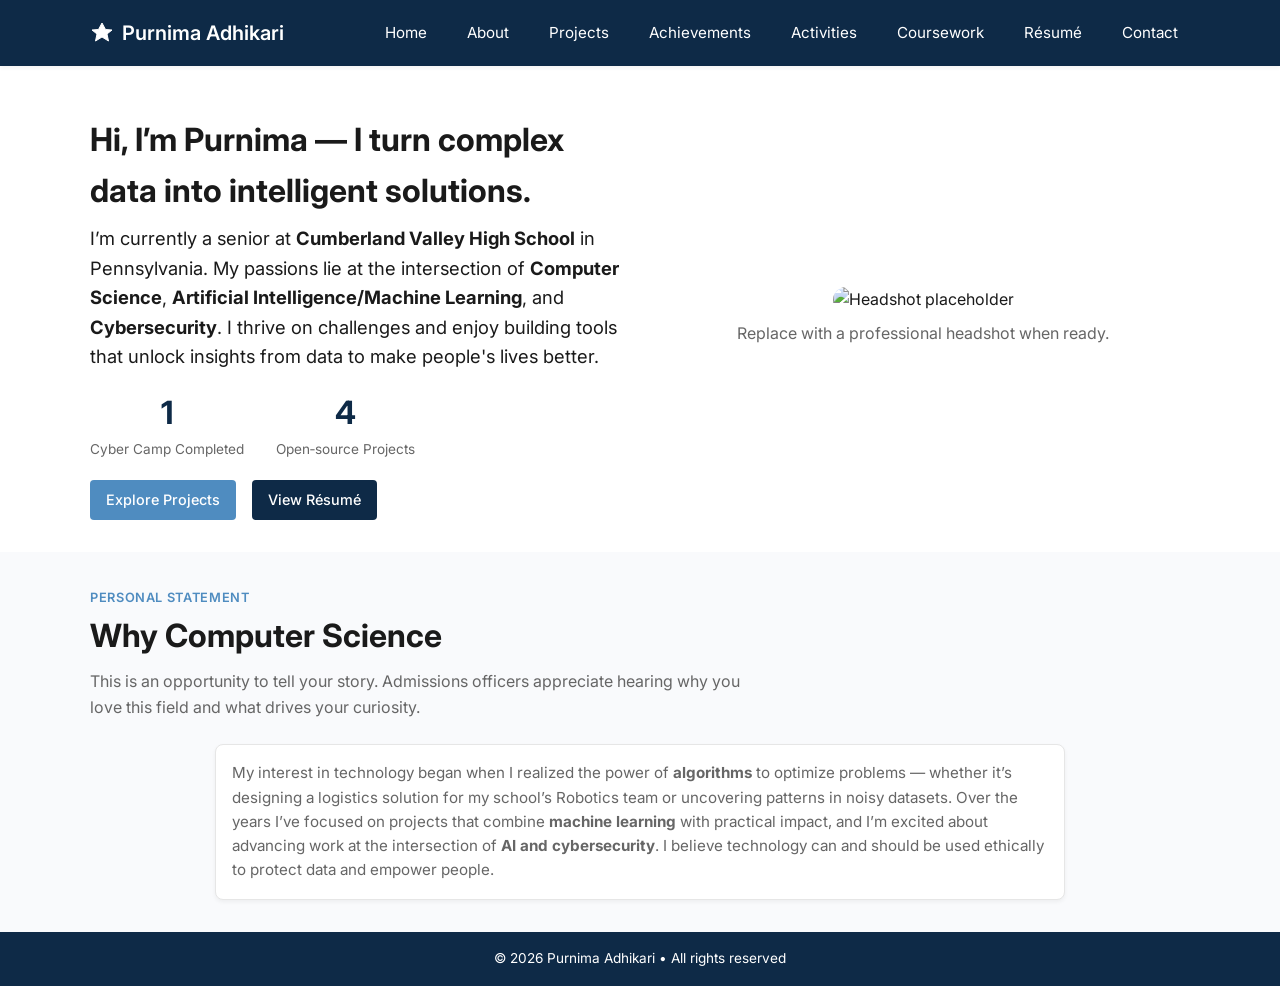
==== about.html @ f98e54d2 "initialized portfolio" ====
<!DOCTYPE html>
<html lang="en">
<head>
  <meta charset="utf-8" />
  <meta name="viewport" content="width=device-width, initial-scale=1" />
  <title>About • Purnima Adhikari</title>
  <link rel="preconnect" href="https://fonts.googleapis.com">
  <link rel="preconnect" href="https://fonts.gstatic.com" crossorigin>
  <link href="https://fonts.googleapis.com/css2?family=Inter:wght@300;400;600;700&display=swap" rel="stylesheet">
  <link rel="stylesheet" href="assets/css/style.css" />
  <script defer src="assets/js/main.js"></script>
  <meta name="description" content="Learn more about Purnima Adhikari — a high school senior passionate about computer science, AI and cybersecurity." />
</head>
<body>
  <a class="skip-link" href="#main" style="position:absolute;left:-10000px;top:auto;width:1px;height:1px;overflow:hidden;">Skip to content</a>
  <header>
    <div class="container">
      <nav class="navbar" aria-label="Main navigation">
        <a class="brand" href="index.html">
          <svg viewBox="0 0 24 24" fill="none" aria-hidden="true">
            <path d="M12 2l3.5 6.5L22 9l-5 4 1.5 7L12 16l-6.5 4L7 13 2 9l6.5-.5L12 2z" stroke="currentColor" />
          </svg>
          <span>Purnima Adhikari</span>
        </a>
        <div class="nav-links">
          <a href="index.html">Home</a>
          <a href="about.html">About</a>
          <a href="projects.html">Projects</a>
          <a href="achievements.html">Achievements</a>
          <a href="activities.html">Activities</a>
          <a href="coursework.html">Coursework</a>
          <a href="resume.html">Résumé</a>
          <a href="contact.html">Contact</a>
        </div>
        <div class="hamburger" aria-label="Open navigation menu" role="button" tabindex="0">
          <span></span><span></span><span></span>
        </div>
        <div class="mobile-menu" aria-label="Mobile menu">
          <a href="index.html">Home</a>
          <a href="about.html">About</a>
          <a href="projects.html">Projects</a>
          <a href="achievements.html">Achievements</a>
          <a href="activities.html">Activities</a>
          <a href="coursework.html">Coursework</a>
          <a href="resume.html">Résumé</a>
          <a href="contact.html">Contact</a>
        </div>
      </nav>
    </div>
  </header>

  <main id="main">
    <!-- Introduction section -->
    <section style="padding-top:3rem;">
      <div class="container grid grid-2" style="align-items:center; gap:2rem;">
        <div>
          <h1 class="title" style="font-size:2rem;">Hi, I’m Purnima — I turn complex data into intelligent solutions.</h1>
          <p class="desc" style="font-size:1.15rem;margin-top:0.5rem;max-width:600px;">
            I’m currently a senior at <strong>Cumberland Valley High School</strong> in Pennsylvania. My passions lie at the
            intersection of <strong>Computer Science</strong>, <strong>Artificial Intelligence/Machine Learning</strong>, and
            <strong>Cybersecurity</strong>. I thrive on challenges and enjoy building tools that unlock insights from
            data to make people's lives better.
          </p>
          <div class="kpis" style="margin-top:1rem; gap:2rem;">
            <div class="kpi">
              <b>1</b><span>Cyber Camp Completed</span>
            </div>
            <div class="kpi">
              <b>4</b><span>Open‑source Projects</span>
            </div>
          </div>
          <div style="margin-top:1.2rem; display:flex; gap:1rem; flex-wrap:wrap;">
            <a href="projects.html" class="btn">Explore Projects</a>
            <a href="resume.html" class="btn" style="background-color:var(--primary);">View Résumé</a>
          </div>
        </div>
        <div style="text-align:center;">
          <!-- Placeholder for headshot. Replace src with your own image -->
          <img src="https://avatars.githubusercontent.com/u/9919?s=200&v=4" alt="Headshot placeholder" style="width:100%;max-width:350px;border-radius:18px;object-fit:cover;" />
          <p class="desc" style="margin-top:0.5rem;color:var(--muted);">Replace with a professional headshot when ready.</p>
        </div>
      </div>
    </section>

    <!-- Personal statement section -->
    <section style="background-color:#f9fafc;">
      <div class="container">
        <div class="section-header">
          <span class="kicker">Personal Statement</span>
          <h2 class="title">Why Computer Science</h2>
          <p class="desc">This is an opportunity to tell your story. Admissions officers appreciate hearing why you love this field and what drives your curiosity.</p>
        </div>
        <div class="card" style="max-width:850px;margin:0 auto;">
          <p>
            My interest in technology began when I realized the power of <strong>algorithms</strong> to optimize problems — whether it’s
            designing a logistics solution for my school’s Robotics team or uncovering patterns in noisy datasets. Over the years
            I’ve focused on projects that combine <strong>machine learning</strong> with practical impact, and I’m excited about
            advancing work at the intersection of <strong>AI and cybersecurity</strong>. I believe technology can and should be used
            ethically to protect data and empower people.
          </p>
        </div>
      </div>
    </section>
  </main>

  <footer>
    © <span id="year"></span> Purnima Adhikari • All rights reserved
  </footer>
  <script>
    document.getElementById('year').textContent = new Date().getFullYear();
  </script>
</body>
</html>
---- assets/css/style.css ----
/*
 * Portfolio Website Stylesheet
 *
 * This file defines a modern, responsive theme for your portfolio website. It uses
 * CSS variables for colors so you can easily adjust the palette in one place.
 * The layout is built with flexbox and CSS grid for adaptability across devices,
 * and includes styles for the header navigation, responsive mobile menu,
 * sections, cards, buttons and a simple grid system. Feel free to tweak
 * properties such as padding, colors and font sizes to suit your own taste.
 */

:root {
  /* Primary brand colour used for the header and accents */
  --primary: #0e2a47;
  /* Accent colour used for links and highlights */
  --accent: #4f8cc0;
  /* Base text colour */
  --text: #1a1a1a;
  /* Muted text colour for secondary information */
  --muted: #666666;
  /* Background colour for the page */
  --bg: #ffffff;
}

/* Global resets */
* {
  box-sizing: border-box;
  margin: 0;
  padding: 0;
}

body {
  font-family: 'Inter', sans-serif;
  background-color: var(--bg);
  color: var(--text);
  line-height: 1.6;
}

a {
  color: var(--accent);
  text-decoration: none;
}

a:hover {
  text-decoration: underline;
}

/* Header and navigation */
header {
  background-color: var(--primary);
  color: #ffffff;
  position: sticky;
  top: 0;
  width: 100%;
  z-index: 1000;
  box-shadow: 0 2px 4px rgba(0, 0, 0, 0.05);
}

.container {
  width: 90%;
  max-width: 1100px;
  margin: 0 auto;
}

.navbar {
  display: flex;
  align-items: center;
  justify-content: space-between;
  padding: 0.8rem 0;
}

.brand {
  font-size: 1.25rem;
  font-weight: 600;
  display: flex;
  align-items: center;
  gap: 0.5rem;
  color: #ffffff;
}

.brand svg {
  height: 24px;
  width: 24px;
  fill: currentColor;
}

.nav-links {
  display: flex;
  align-items: center;
  gap: 1rem;
}

.nav-links a {
  color: #ffffff;
  padding: 0.5rem 0.75rem;
  border-radius: 4px;
  font-size: 0.95rem;
  transition: background-color 0.2s ease;
}

.nav-links a:hover {
  background-color: rgba(255, 255, 255, 0.15);
}

/* Hamburger for mobile */
.hamburger {
  display: none;
  flex-direction: column;
  gap: 0.3rem;
  cursor: pointer;
}

.hamburger span {
  width: 25px;
  height: 3px;
  background-color: #ffffff;
  border-radius: 2px;
}

/* Mobile menu */
.mobile-menu {
  display: none;
  flex-direction: column;
  background-color: var(--primary);
  position: absolute;
  top: 100%;
  left: 0;
  width: 100%;
  box-shadow: 0 2px 4px rgba(0, 0, 0, 0.1);
}

.mobile-menu.show {
  display: flex;
}

.mobile-menu a {
  color: #ffffff;
  padding: 0.75rem 1rem;
  border-top: 1px solid rgba(255, 255, 255, 0.2);
  font-size: 0.95rem;
}

.mobile-menu a:hover {
  background-color: rgba(255, 255, 255, 0.15);
}

/* Section styling */
section {
  padding: 2rem 0;
}

.section-header {
  margin-bottom: 1.5rem;
}

.section-header .kicker {
  font-size: 0.8rem;
  font-weight: 600;
  color: var(--accent);
  text-transform: uppercase;
  letter-spacing: 0.05em;
  margin-bottom: 0.25rem;
}

.section-header .title {
  font-size: 2rem;
  font-weight: 700;
  margin-bottom: 0.5rem;
}

.section-header .desc {
  font-size: 1rem;
  color: var(--muted);
  max-width: 650px;
}

/* Grid utilities */
.grid {
  display: grid;
  gap: 1rem;
}

.grid-2 {
  grid-template-columns: repeat(auto-fit, minmax(280px, 1fr));
}

.grid-3 {
  grid-template-columns: repeat(auto-fit, minmax(250px, 1fr));
}

/* Card component */
.card {
  background-color: #ffffff;
  border: 1px solid #e6e6e6;
  border-radius: 8px;
  padding: 1rem;
  box-shadow: 0 2px 4px rgba(0, 0, 0, 0.05);
  display: flex;
  flex-direction: column;
  gap: 0.5rem;
}

.card h3 {
  font-size: 1.25rem;
  margin-bottom: 0.25rem;
}

.card p {
  font-size: 0.95rem;
  color: var(--muted);
  flex-grow: 1;
}

.btn {
  display: inline-block;
  padding: 0.55rem 1rem;
  border-radius: 4px;
  background-color: var(--accent);
  color: #fff;
  font-size: 0.9rem;
  font-weight: 500;
  transition: background-color 0.2s ease;
}

/* Provide a darker shade for button hover without relying on CSS functions */
.btn:hover {
  background-color: #3b6f9a;
}

/* KPI / stats */
.kpis {
  display: flex;
  gap: 2rem;
  margin-top: 1rem;
}

.kpi {
  text-align: center;
}

.kpi b {
  font-size: 2rem;
  color: var(--primary);
}

.kpi span {
  display: block;
  font-size: 0.85rem;
  color: var(--muted);
}

/* Simple table styles for coursework and similar sections */
table.course-table {
  width: 100%;
  border-collapse: collapse;
  margin-top: 0.5rem;
}
table.course-table th,
table.course-table td {
  padding: 0.6rem;
  border-bottom: 1px solid #e6e6e6;
  font-size: 0.95rem;
  text-align: left;
}
table.course-table th {
  background-color: #f9fafc;
  font-weight: 600;
}

/* Footer */
footer {
  background-color: var(--primary);
  color: #ffffff;
  padding: 1rem 0;
  text-align: center;
  font-size: 0.85rem;
}

/* Responsive helpers */
@media (max-width: 768px) {
  .nav-links {
    display: none;
  }
  .hamburger {
    display: flex;
  }
}

@media (min-width: 769px) {
  .mobile-menu {
    display: none !important;
  }
}
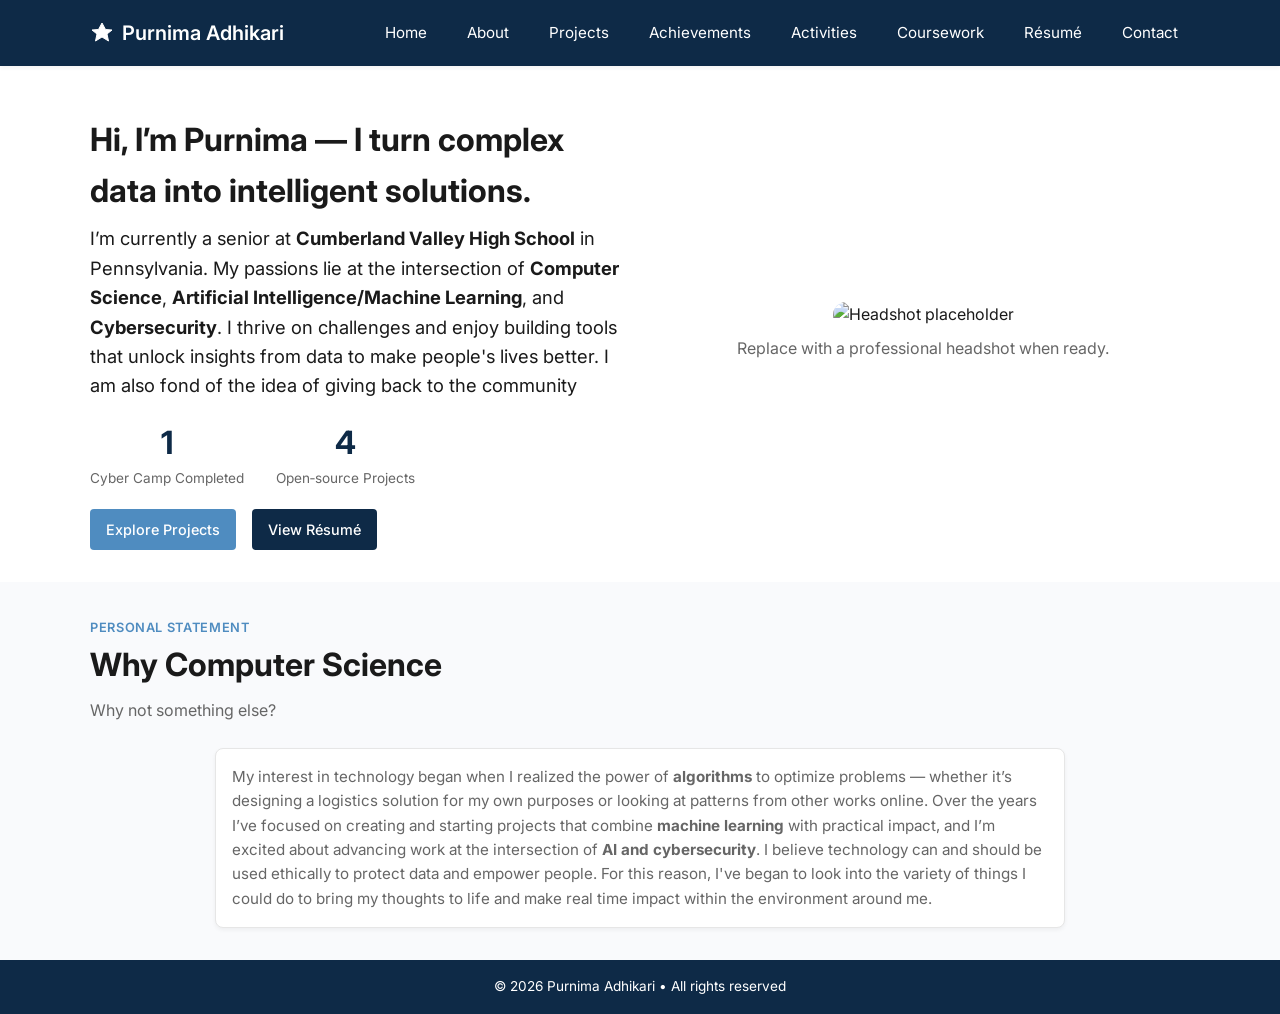
==== commit 3b427d0d: "updated changes" ====
--- a/about.html
+++ b/about.html
@@ -59,7 +59,7 @@
             I’m currently a senior at <strong>Cumberland Valley High School</strong> in Pennsylvania. My passions lie at the
             intersection of <strong>Computer Science</strong>, <strong>Artificial Intelligence/Machine Learning</strong>, and
             <strong>Cybersecurity</strong>. I thrive on challenges and enjoy building tools that unlock insights from
-            data to make people's lives better.
+            data to make people's lives better. I am also fond of the idea of giving back to the community
           </p>
           <div class="kpis" style="margin-top:1rem; gap:2rem;">
             <div class="kpi">
@@ -88,15 +88,15 @@
         <div class="section-header">
           <span class="kicker">Personal Statement</span>
           <h2 class="title">Why Computer Science</h2>
-          <p class="desc">This is an opportunity to tell your story. Admissions officers appreciate hearing why you love this field and what drives your curiosity.</p>
+          <p class="desc">Why not something else?</p>
         </div>
         <div class="card" style="max-width:850px;margin:0 auto;">
           <p>
             My interest in technology began when I realized the power of <strong>algorithms</strong> to optimize problems — whether it’s
-            designing a logistics solution for my school’s Robotics team or uncovering patterns in noisy datasets. Over the years
-            I’ve focused on projects that combine <strong>machine learning</strong> with practical impact, and I’m excited about
+            designing a logistics solution for my own purposes or looking at patterns from other works online. Over the years
+            I’ve focused on creating and starting projects that combine <strong>machine learning</strong> with practical impact, and I’m excited about
             advancing work at the intersection of <strong>AI and cybersecurity</strong>. I believe technology can and should be used
-            ethically to protect data and empower people.
+            ethically to protect data and empower people. For this reason, I've began to look into the variety of things I could do to bring my thoughts to life and make real time impact within the environment around me.
           </p>
         </div>
       </div>
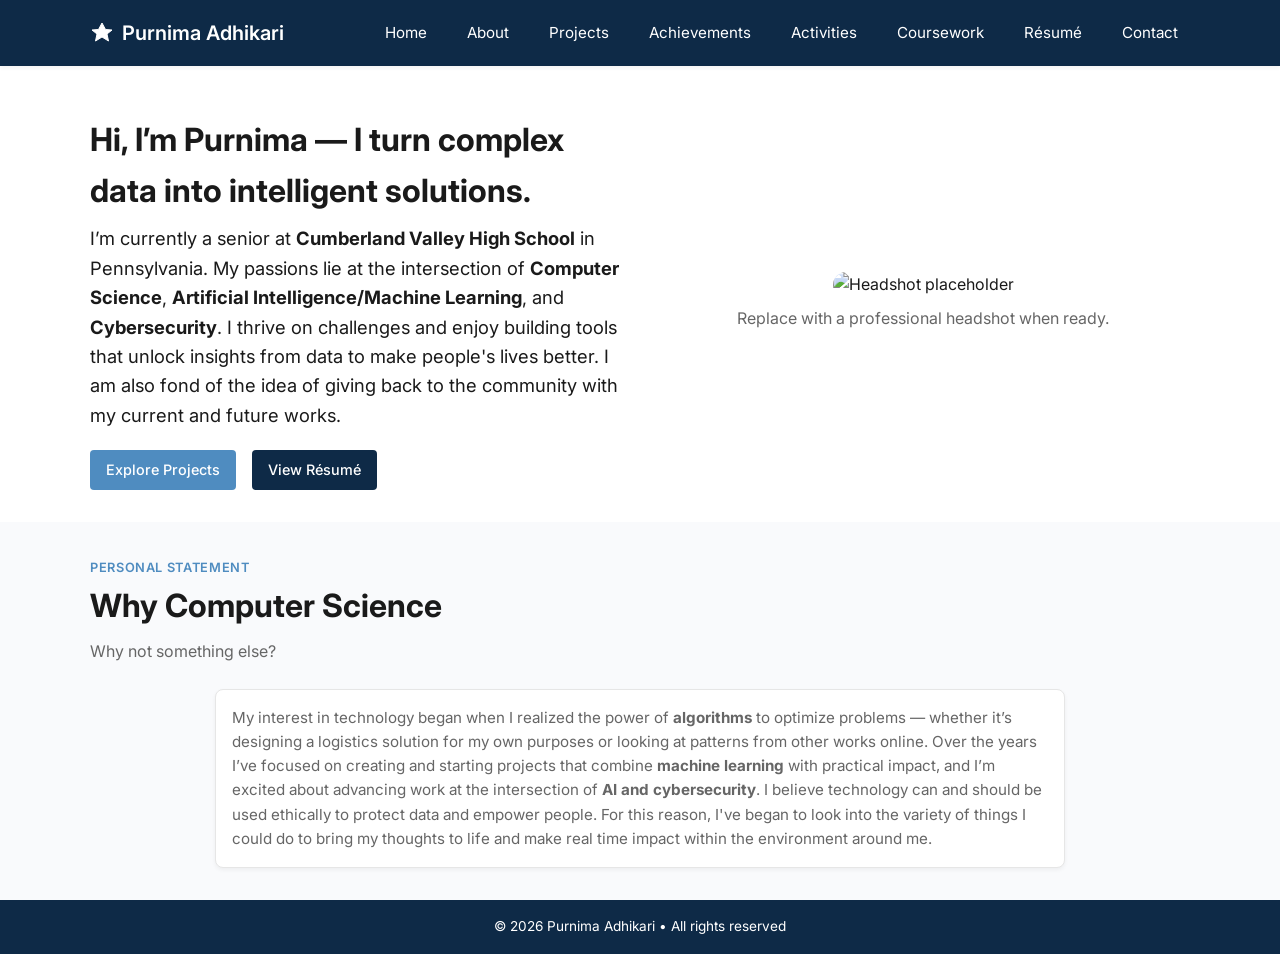
==== commit bd1883bf: "updated changes" ====
--- a/about.html
+++ b/about.html
@@ -59,16 +59,7 @@
             I’m currently a senior at <strong>Cumberland Valley High School</strong> in Pennsylvania. My passions lie at the
             intersection of <strong>Computer Science</strong>, <strong>Artificial Intelligence/Machine Learning</strong>, and
             <strong>Cybersecurity</strong>. I thrive on challenges and enjoy building tools that unlock insights from
-            data to make people's lives better. I am also fond of the idea of giving back to the community
-          </p>
-          <div class="kpis" style="margin-top:1rem; gap:2rem;">
-            <div class="kpi">
-              <b>1</b><span>Cyber Camp Completed</span>
-            </div>
-            <div class="kpi">
-              <b>4</b><span>Open‑source Projects</span>
-            </div>
-          </div>
+            data to make people's lives better. I am also fond of the idea of giving back to the community with my current and future works.</p>
           <div style="margin-top:1.2rem; display:flex; gap:1rem; flex-wrap:wrap;">
             <a href="projects.html" class="btn">Explore Projects</a>
             <a href="resume.html" class="btn" style="background-color:var(--primary);">View Résumé</a>
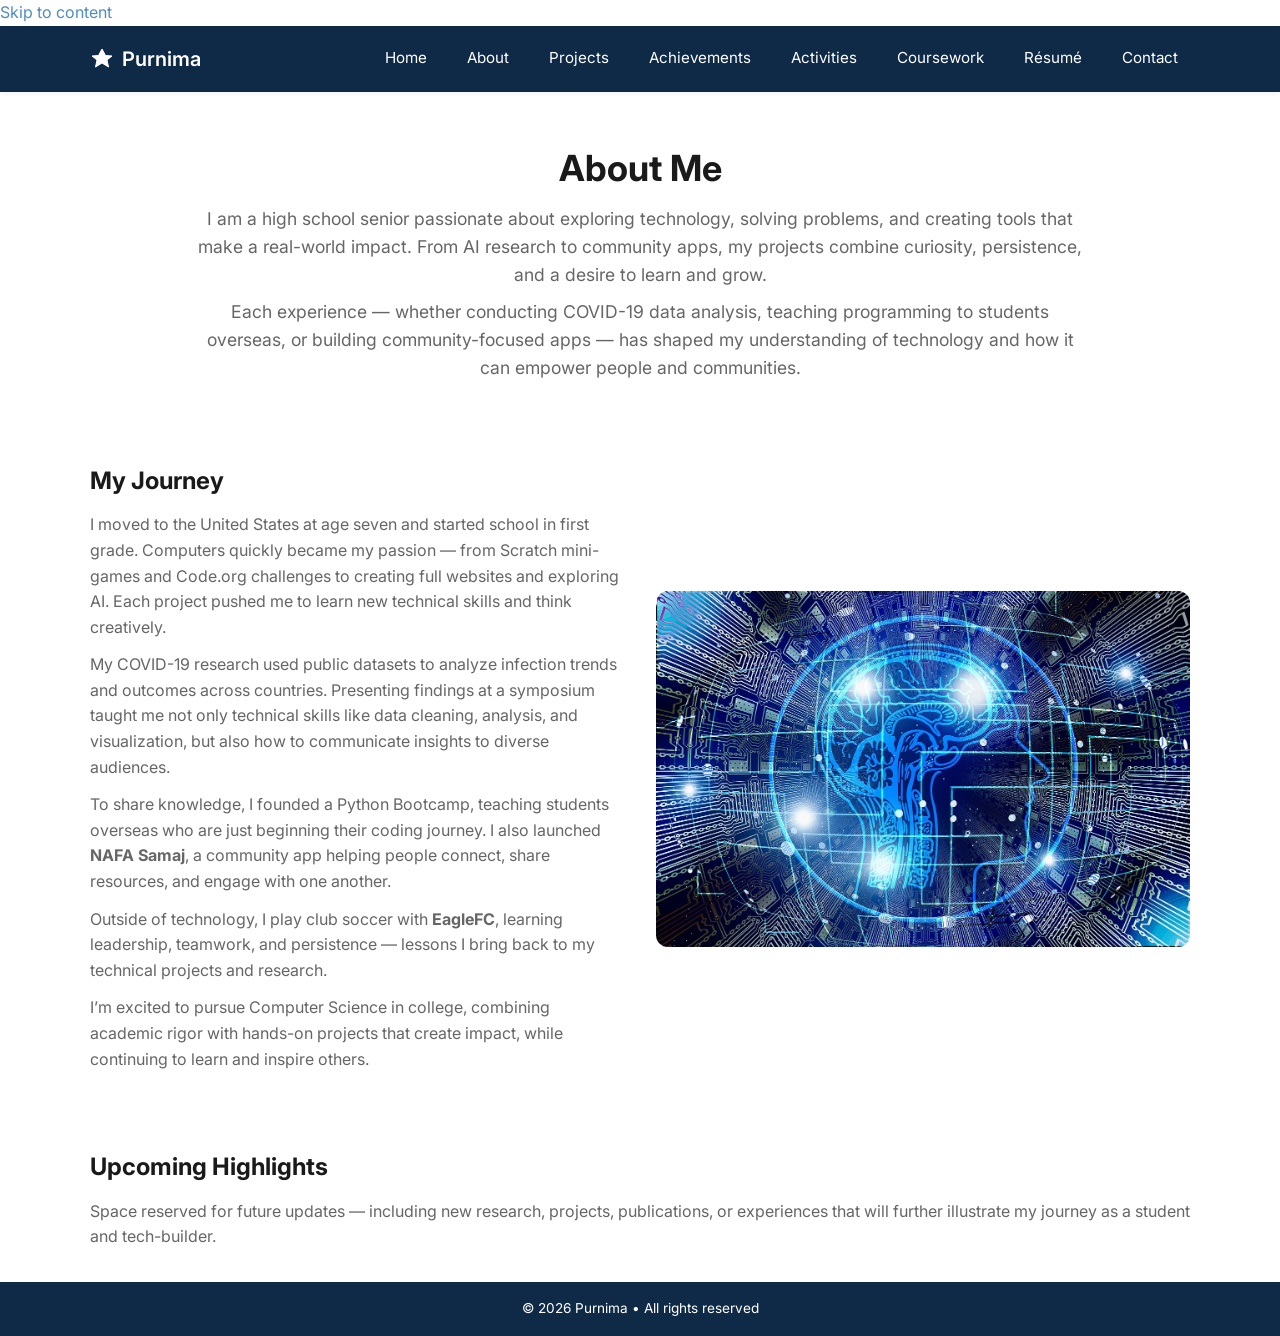
==== commit 60936cec: "updated changes" ====
--- a/about.html
+++ b/about.html
@@ -3,28 +3,30 @@
 <head>
   <meta charset="utf-8" />
   <meta name="viewport" content="width=device-width, initial-scale=1" />
-  <title>About • Purnima Adhikari</title>
+  <title>About • Purnima</title>
   <link rel="preconnect" href="https://fonts.googleapis.com">
   <link rel="preconnect" href="https://fonts.gstatic.com" crossorigin>
   <link href="https://fonts.googleapis.com/css2?family=Inter:wght@300;400;600;700&display=swap" rel="stylesheet">
   <link rel="stylesheet" href="assets/css/style.css" />
   <script defer src="assets/js/main.js"></script>
-  <meta name="description" content="Learn more about Purnima Adhikari — a high school senior passionate about computer science, AI and cybersecurity." />
+  <meta name="description" content="Learn about Purnima, an aspiring Computer Science student with experience in AI, data science, and community-focused projects." />
 </head>
 <body>
-  <a class="skip-link" href="#main" style="position:absolute;left:-10000px;top:auto;width:1px;height:1px;overflow:hidden;">Skip to content</a>
+  <a class="skip-link" href="#main">Skip to content</a>
+
+  <!-- Header Navigation -->
   <header>
     <div class="container">
       <nav class="navbar" aria-label="Main navigation">
         <a class="brand" href="index.html">
-          <svg viewBox="0 0 24 24" fill="none" aria-hidden="true">
+          <svg viewBox="0 0 24 24" fill="none" aria-hidden="true" width="28" height="28">
             <path d="M12 2l3.5 6.5L22 9l-5 4 1.5 7L12 16l-6.5 4L7 13 2 9l6.5-.5L12 2z" stroke="currentColor" />
           </svg>
-          <span>Purnima Adhikari</span>
+          <span>Purnima</span>
         </a>
         <div class="nav-links">
           <a href="index.html">Home</a>
-          <a href="about.html">About</a>
+          <a href="about.html" class="active">About</a>
           <a href="projects.html">Projects</a>
           <a href="achievements.html">Achievements</a>
           <a href="activities.html">Activities</a>
@@ -33,7 +35,9 @@
           <a href="contact.html">Contact</a>
         </div>
         <div class="hamburger" aria-label="Open navigation menu" role="button" tabindex="0">
-          <span></span><span></span><span></span>
+          <span></span>
+          <span></span>
+          <span></span>
         </div>
         <div class="mobile-menu" aria-label="Mobile menu">
           <a href="index.html">Home</a>
@@ -49,56 +53,81 @@
     </div>
   </header>
 
-  <main id="main">
-    <!-- Introduction section -->
-    <section style="padding-top:3rem;">
+  <!-- Main Content -->
+  <main id="main" tabindex="-1">
+
+    <!-- Tagline / Intro Section -->
+    <section style="padding:3rem 0; text-align:center;">
+      <div class="container" style="max-width:900px;">
+        <h1 style="font-size:2.25rem; margin-bottom:0.5rem;">About Me</h1>
+        <p style="font-size:1.1rem; color:var(--muted); line-height:1.6;">
+          I am a high school senior passionate about exploring technology, solving problems, and creating tools that make a real-world impact. From AI research to community apps, my projects combine curiosity, persistence, and a desire to learn and grow.
+        </p>
+        <p style="font-size:1.1rem; color:var(--muted); line-height:1.6; margin-top:0.5rem;">
+          Each experience — whether conducting COVID-19 data analysis, teaching programming to students overseas, or building community-focused apps — has shaped my understanding of technology and how it can empower people and communities.
+        </p>
+      </div>
+    </section>
+
+    <!-- Detailed About Section -->
+    <section aria-labelledby="about-heading" style="padding:2rem 0;">
       <div class="container grid grid-2" style="align-items:center; gap:2rem;">
         <div>
-          <h1 class="title" style="font-size:2rem;">Hi, I’m Purnima — I turn complex data into intelligent solutions.</h1>
-          <p class="desc" style="font-size:1.15rem;margin-top:0.5rem;max-width:600px;">
-            I’m currently a senior at <strong>Cumberland Valley High School</strong> in Pennsylvania. My passions lie at the
-            intersection of <strong>Computer Science</strong>, <strong>Artificial Intelligence/Machine Learning</strong>, and
-            <strong>Cybersecurity</strong>. I thrive on challenges and enjoy building tools that unlock insights from
-            data to make people's lives better. I am also fond of the idea of giving back to the community with my current and future works.</p>
-          <div style="margin-top:1.2rem; display:flex; gap:1rem; flex-wrap:wrap;">
-            <a href="projects.html" class="btn">Explore Projects</a>
-            <a href="resume.html" class="btn" style="background-color:var(--primary);">View Résumé</a>
-          </div>
+          <h2 id="about-heading" style="margin-bottom:0.75rem;">My Journey</h2>
+          <p style="margin-bottom:0.75rem; color:var(--muted); line-height:1.6;">
+            I moved to the United States at age seven and started school in first grade. Computers quickly became my passion — from Scratch mini-games and Code.org challenges to creating full websites and exploring AI. Each project pushed me to learn new technical skills and think creatively.
+          </p>
+          <p style="margin-bottom:0.75rem; color:var(--muted); line-height:1.6;">
+            My COVID-19 research used public datasets to analyze infection trends and outcomes across countries. Presenting findings at a symposium taught me not only technical skills like data cleaning, analysis, and visualization, but also how to communicate insights to diverse audiences.
+          </p>
+          <p style="margin-bottom:0.75rem; color:var(--muted); line-height:1.6;">
+            To share knowledge, I founded a Python Bootcamp, teaching students overseas who are just beginning their coding journey. I also launched <strong>NAFA Samaj</strong>, a community app helping people connect, share resources, and engage with one another.
+          </p>
+          <p style="margin-bottom:0.75rem; color:var(--muted); line-height:1.6;">
+            Outside of technology, I play club soccer with <strong>EagleFC</strong>, learning leadership, teamwork, and persistence — lessons I bring back to my technical projects and research.
+          </p>
+          <p style="margin-bottom:0.75rem; color:var(--muted); line-height:1.6;">
+            I’m excited to pursue Computer Science in college, combining academic rigor with hands-on projects that create impact, while continuing to learn and inspire others.
+          </p>
         </div>
+
         <div style="text-align:center;">
-          <!-- Placeholder for headshot. Replace src with your own image -->
-          <img src="https://avatars.githubusercontent.com/u/9919?s=200&v=4" alt="Headshot placeholder" style="width:100%;max-width:350px;border-radius:18px;object-fit:cover;" />
-          <p class="desc" style="margin-top:0.5rem;color:var(--muted);">Replace with a professional headshot when ready.</p>
+          <img src="cached_assets_used/ai_concept.jpg" alt="AI concept illustration" style="width:100%;border-radius:12px;object-fit:cover;" />
         </div>
       </div>
     </section>
 
-    <!-- Personal statement section -->
-    <section style="background-color:#f9fafc;">
+    <!-- Placeholder for Future Sections -->
+    <section aria-labelledby="future-heading" style="padding:2rem 0;">
       <div class="container">
-        <div class="section-header">
-          <span class="kicker">Personal Statement</span>
-          <h2 class="title">Why Computer Science</h2>
-          <p class="desc">Why not something else?</p>
-        </div>
-        <div class="card" style="max-width:850px;margin:0 auto;">
-          <p>
-            My interest in technology began when I realized the power of <strong>algorithms</strong> to optimize problems — whether it’s
-            designing a logistics solution for my own purposes or looking at patterns from other works online. Over the years
-            I’ve focused on creating and starting projects that combine <strong>machine learning</strong> with practical impact, and I’m excited about
-            advancing work at the intersection of <strong>AI and cybersecurity</strong>. I believe technology can and should be used
-            ethically to protect data and empower people. For this reason, I've began to look into the variety of things I could do to bring my thoughts to life and make real time impact within the environment around me.
-          </p>
-        </div>
+        <h2 id="future-heading" style="margin-bottom:0.75rem;">Upcoming Highlights</h2>
+        <p style="color:var(--muted); line-height:1.6;">
+          Space reserved for future updates — including new research, projects, publications, or experiences that will further illustrate my journey as a student and tech-builder.
+        </p>
       </div>
     </section>
+
   </main>
 
   <footer>
-    © <span id="year"></span> Purnima Adhikari • All rights reserved
+    © <span id="year"></span> Purnima • All rights reserved
   </footer>
+
   <script>
     document.getElementById('year').textContent = new Date().getFullYear();
+
+    (function () {
+      var hb = document.querySelector('.hamburger');
+      var menu = document.querySelector('.mobile-menu');
+      if (hb && menu) {
+        hb.addEventListener('click', function () {
+          menu.classList.toggle('open');
+        });
+        hb.addEventListener('keypress', function (e) {
+          if (e.key === 'Enter' || e.key === ' ') menu.classList.toggle('open');
+        });
+      }
+    })();
   </script>
 </body>
-</html>+</html>
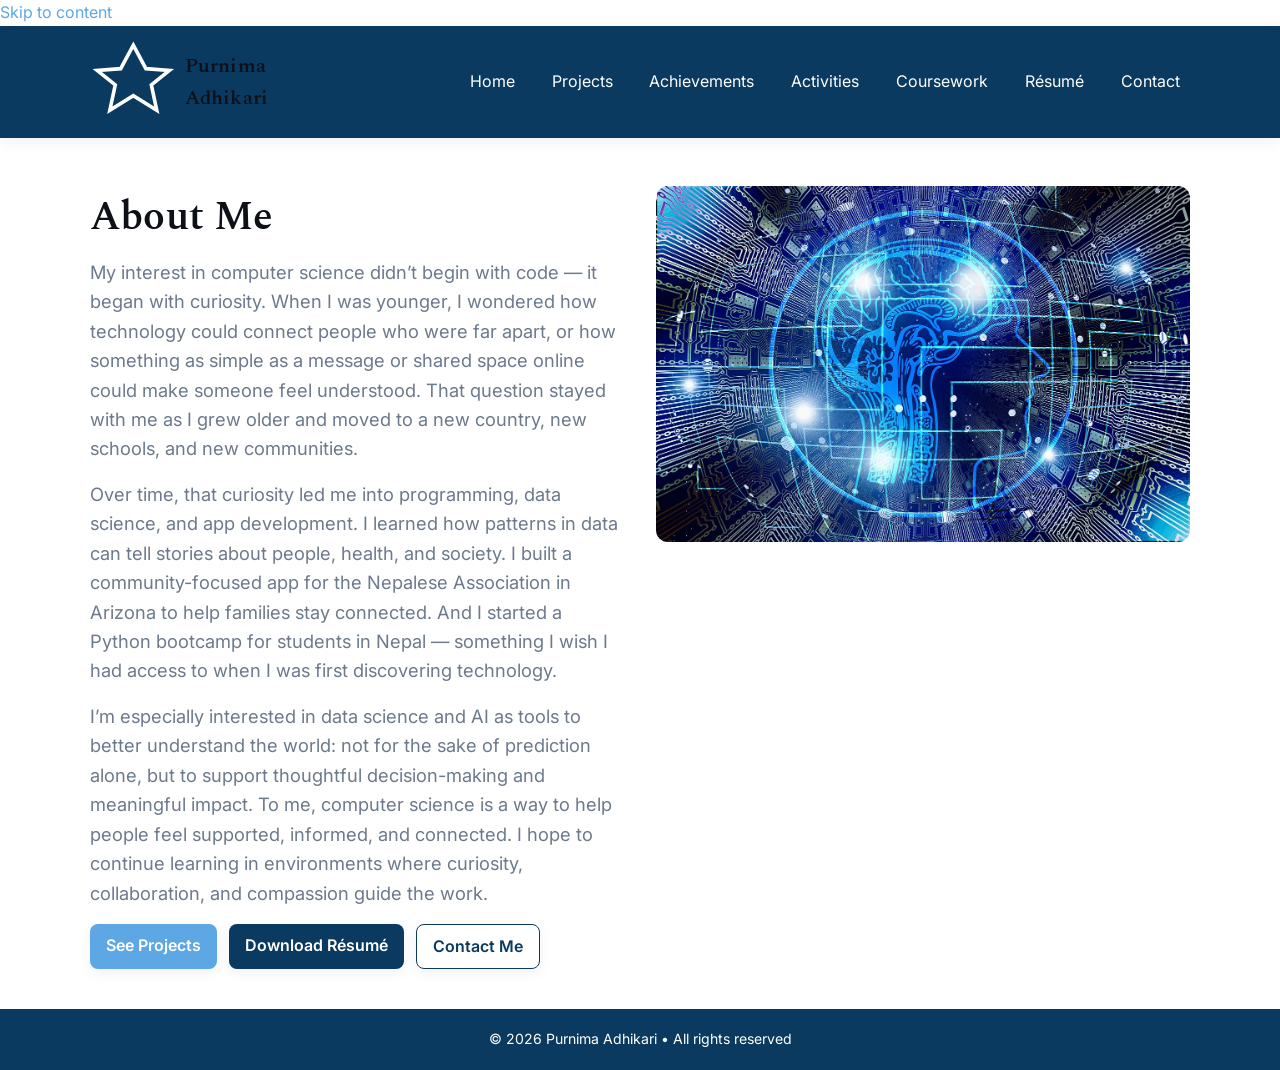
==== commit 17867dda: "updated changes" ====
--- a/about.html
+++ b/about.html
@@ -3,45 +3,28 @@
 <head>
   <meta charset="utf-8" />
   <meta name="viewport" content="width=device-width, initial-scale=1" />
-  <title>About • Purnima</title>
+  <title>About Me • Purnima Adhikari</title>
   <link rel="preconnect" href="https://fonts.googleapis.com">
   <link rel="preconnect" href="https://fonts.gstatic.com" crossorigin>
   <link href="https://fonts.googleapis.com/css2?family=Inter:wght@300;400;600;700&display=swap" rel="stylesheet">
   <link rel="stylesheet" href="assets/css/style.css" />
   <script defer src="assets/js/main.js"></script>
-  <meta name="description" content="Learn about Purnima, an aspiring Computer Science student with experience in AI, data science, and community-focused projects." />
+  <meta name="description" content="About Purnima Adhikari — high school senior and aspiring CS major. I build practical CS tools for learning and community, and I’m driven by curiosity, service, and the belief that technology can bridge distance." />
 </head>
 <body>
   <a class="skip-link" href="#main">Skip to content</a>
 
-  <!-- Header Navigation -->
   <header>
     <div class="container">
       <nav class="navbar" aria-label="Main navigation">
         <a class="brand" href="index.html">
-          <svg viewBox="0 0 24 24" fill="none" aria-hidden="true" width="28" height="28">
+          <svg viewBox="0 0 24 24" fill="none" aria-hidden="true">
             <path d="M12 2l3.5 6.5L22 9l-5 4 1.5 7L12 16l-6.5 4L7 13 2 9l6.5-.5L12 2z" stroke="currentColor" />
           </svg>
-          <span>Purnima</span>
+          <span>Purnima Adhikari</span>
         </a>
         <div class="nav-links">
           <a href="index.html">Home</a>
-          <a href="about.html" class="active">About</a>
-          <a href="projects.html">Projects</a>
-          <a href="achievements.html">Achievements</a>
-          <a href="activities.html">Activities</a>
-          <a href="coursework.html">Coursework</a>
-          <a href="resume.html">Résumé</a>
-          <a href="contact.html">Contact</a>
-        </div>
-        <div class="hamburger" aria-label="Open navigation menu" role="button" tabindex="0">
-          <span></span>
-          <span></span>
-          <span></span>
-        </div>
-        <div class="mobile-menu" aria-label="Mobile menu">
-          <a href="index.html">Home</a>
-          <a href="about.html">About</a>
           <a href="projects.html">Projects</a>
           <a href="achievements.html">Achievements</a>
           <a href="activities.html">Activities</a>
@@ -53,81 +36,52 @@
     </div>
   </header>
 
-  <!-- Main Content -->
   <main id="main" tabindex="-1">
+    <section style="padding-top:3rem;">
+      <div class="container grid grid-2" style="align-items:flex-start; gap:2rem;">
+        <div>
+          <h1 style="font-size:2.5rem;margin-bottom:0.5rem;">About Me</h1>
 
-    <!-- Tagline / Intro Section -->
-    <section style="padding:3rem 0; text-align:center;">
-      <div class="container" style="max-width:900px;">
-        <h1 style="font-size:2.25rem; margin-bottom:0.5rem;">About Me</h1>
-        <p style="font-size:1.1rem; color:var(--muted); line-height:1.6;">
-          I am a high school senior passionate about exploring technology, solving problems, and creating tools that make a real-world impact. From AI research to community apps, my projects combine curiosity, persistence, and a desire to learn and grow.
-        </p>
-        <p style="font-size:1.1rem; color:var(--muted); line-height:1.6; margin-top:0.5rem;">
-          Each experience — whether conducting COVID-19 data analysis, teaching programming to students overseas, or building community-focused apps — has shaped my understanding of technology and how it can empower people and communities.
-        </p>
-      </div>
-    </section>
+          <p style="font-size:1.15rem;color:var(--muted);line-height:1.6;margin-bottom:1rem;">
+            My interest in computer science didn’t begin with code — it began with curiosity. When I was younger, I wondered 
+            how technology could connect people who were far apart, or how something as simple as a message or shared space 
+            online could make someone feel understood. That question stayed with me as I grew older and moved to a new country, 
+            new schools, and new communities.
+          </p>
+          
+          <p style="font-size:1.15rem;color:var(--muted);line-height:1.6;margin-bottom:1rem;">
+            Over time, that curiosity led me into programming, data science, and app development. I learned how patterns in data 
+            can tell stories about people, health, and society. I built a community-focused app for the Nepalese Association in 
+            Arizona to help families stay connected. And I started a Python bootcamp for students in Nepal — something I wish I 
+            had access to when I was first discovering technology.
+          </p>
+          
+          <p style="font-size:1.15rem;color:var(--muted);line-height:1.6;margin-bottom:1rem;">
+            I’m especially interested in data science and AI as tools to better understand the world: not for the sake of 
+            prediction alone, but to support thoughtful decision-making and meaningful impact. To me, computer science is a way 
+            to help people feel supported, informed, and connected. I hope to continue learning in environments where curiosity, 
+            collaboration, and compassion guide the work.
+          </p>          
 
-    <!-- Detailed About Section -->
-    <section aria-labelledby="about-heading" style="padding:2rem 0;">
-      <div class="container grid grid-2" style="align-items:center; gap:2rem;">
-        <div>
-          <h2 id="about-heading" style="margin-bottom:0.75rem;">My Journey</h2>
-          <p style="margin-bottom:0.75rem; color:var(--muted); line-height:1.6;">
-            I moved to the United States at age seven and started school in first grade. Computers quickly became my passion — from Scratch mini-games and Code.org challenges to creating full websites and exploring AI. Each project pushed me to learn new technical skills and think creatively.
-          </p>
-          <p style="margin-bottom:0.75rem; color:var(--muted); line-height:1.6;">
-            My COVID-19 research used public datasets to analyze infection trends and outcomes across countries. Presenting findings at a symposium taught me not only technical skills like data cleaning, analysis, and visualization, but also how to communicate insights to diverse audiences.
-          </p>
-          <p style="margin-bottom:0.75rem; color:var(--muted); line-height:1.6;">
-            To share knowledge, I founded a Python Bootcamp, teaching students overseas who are just beginning their coding journey. I also launched <strong>NAFA Samaj</strong>, a community app helping people connect, share resources, and engage with one another.
-          </p>
-          <p style="margin-bottom:0.75rem; color:var(--muted); line-height:1.6;">
-            Outside of technology, I play club soccer with <strong>EagleFC</strong>, learning leadership, teamwork, and persistence — lessons I bring back to my technical projects and research.
-          </p>
-          <p style="margin-bottom:0.75rem; color:var(--muted); line-height:1.6;">
-            I’m excited to pursue Computer Science in college, combining academic rigor with hands-on projects that create impact, while continuing to learn and inspire others.
-          </p>
+          <div style="margin-top:1rem; display:flex; gap:0.75rem; flex-wrap:wrap;">
+            <a href="projects.html" class="btn">See Projects</a>
+            <a href="resume.html" class="btn" style="background-color:var(--primary);">Download Résumé</a>
+            <a href="contact.html" class="btn" style="background-color:transparent;border:1px solid var(--primary);color:var(--primary);">Contact Me</a>
+          </div>
         </div>
 
         <div style="text-align:center;">
-          <img src="cached_assets_used/ai_concept.jpg" alt="AI concept illustration" style="width:100%;border-radius:12px;object-fit:cover;" />
+          <img src="cached_assets_used/ai_concept.jpg" alt="Abstract illustration symbolizing curiosity, data, and connection" style="width:100%;border-radius:12px;object-fit:cover;" />
         </div>
       </div>
     </section>
-
-    <!-- Placeholder for Future Sections -->
-    <section aria-labelledby="future-heading" style="padding:2rem 0;">
-      <div class="container">
-        <h2 id="future-heading" style="margin-bottom:0.75rem;">Upcoming Highlights</h2>
-        <p style="color:var(--muted); line-height:1.6;">
-          Space reserved for future updates — including new research, projects, publications, or experiences that will further illustrate my journey as a student and tech-builder.
-        </p>
-      </div>
-    </section>
-
   </main>
 
   <footer>
-    © <span id="year"></span> Purnima • All rights reserved
+    © <span id="year"></span> Purnima Adhikari • All rights reserved
   </footer>
-
   <script>
     document.getElementById('year').textContent = new Date().getFullYear();
-
-    (function () {
-      var hb = document.querySelector('.hamburger');
-      var menu = document.querySelector('.mobile-menu');
-      if (hb && menu) {
-        hb.addEventListener('click', function () {
-          menu.classList.toggle('open');
-        });
-        hb.addEventListener('keypress', function (e) {
-          if (e.key === 'Enter' || e.key === ' ') menu.classList.toggle('open');
-        });
-      }
-    })();
   </script>
 </body>
 </html>
--- a/assets/css/style.css
+++ b/assets/css/style.css
@@ -1,293 +1,184 @@
 /*
- * Portfolio Website Stylesheet
- *
- * This file defines a modern, responsive theme for your portfolio website. It uses
- * CSS variables for colors so you can easily adjust the palette in one place.
- * The layout is built with flexbox and CSS grid for adaptability across devices,
- * and includes styles for the header navigation, responsive mobile menu,
- * sections, cards, buttons and a simple grid system. Feel free to tweak
- * properties such as padding, colors and font sizes to suit your own taste.
+ * Portfolio Website Stylesheet — Refined Academic Theme
+ * Calm, research-inspired colors with serif heading accents.
  */
 
-:root {
-  /* Primary brand colour used for the header and accents */
-  --primary: #0e2a47;
-  /* Accent colour used for links and highlights */
-  --accent: #4f8cc0;
-  /* Base text colour */
-  --text: #1a1a1a;
-  /* Muted text colour for secondary information */
-  --muted: #666666;
-  /* Background colour for the page */
-  --bg: #ffffff;
+ @import url('https://fonts.googleapis.com/css2?family=Inter:wght@300;400;500;600&family=Spectral:wght@500;600;700&display=swap');
+
+ :root {
+   --primary: #0a3a5f;   /* deep academic blue */
+   --accent:  #5da7e4;   /* soft supportive blue */
+   --text:    #0d1117;   /* charcoal */
+   --muted:   #6c7a8c;   /* grey-blue */
+   --bg:      #ffffff;
+   --surface: #f7f9fc;
+   --border:  #e3e8ef;
+ 
+   --shadow:        0 4px 14px rgba(15,23,42,.06);
+   --shadow-hover:  0 10px 24px rgba(15,23,42,.12);
+ }
+ 
+ /* Optional automatic dark mode */
+ @media (prefers-color-scheme: dark){
+   :root{
+     --bg:#0b1220; --text:#f3f6fa; --muted:#b8c1d8;
+     --surface:#0f172a; --border:#1f2a44;
+     --primary:#5db1ff; --accent:#82c3ff;
+     --shadow:0 6px 14px rgba(0,0,0,.4);
+     --shadow-hover:0 12px 24px rgba(0,0,0,.48);
+   }
+ }
+ 
+ /* Global reset */
+ * { box-sizing:border-box; margin:0; padding:0; }
+ body {
+   font-family: 'Inter', sans-serif;
+   background: var(--bg);
+   color: var(--text);
+   line-height: 1.6;
+ }
+ 
+ a {
+   color: var(--accent);
+   text-decoration: none;
+ }
+ a:hover { text-decoration: underline; }
+ 
+ /* Headings use Spectral for academic feel */
+ h1, h2, h3, h4,
+ .section-header .title,
+ .brand span {
+   font-family: 'Spectral', ui-serif, Georgia, serif;
+   font-weight: 600;
+   color: var(--text);
+   letter-spacing: .2px;
+ }
+ 
+ /* --- Header + Nav --- */
+ header {
+   background: var(--primary);
+   color: #fff;
+   position: sticky; top: 0;
+   width: 100%; z-index: 999;
+   box-shadow: var(--shadow);
+ }
+ .container {
+   width: 90%;
+   max-width: 1100px;
+   margin: auto;
+ }
+ .navbar {
+   display:flex; align-items:center; justify-content:space-between;
+   padding: .8rem 0;
+ }
+ .brand {
+   display:flex; align-items:center; gap:.5rem;
+   font-size:1.25rem; font-weight:600; color:#fff;
+ }
+ .nav-links { display:flex; gap:1rem; }
+ .nav-links a {
+   color:#fff; position:relative; padding:.4rem .65rem; border-radius:6px;
+   transition:color .25s ease;
+ }
+ .nav-links a::after {
+   content:""; position:absolute; left:0; bottom:-4px;
+   width:0; height:2px; background:var(--accent); transition:width .25s ease;
+ }
+ .nav-links a:hover { color:var(--accent); }
+ .nav-links a:hover::after { width:100%; }
+ 
+ /* Mobile nav */
+ .hamburger { display:none; flex-direction:column; gap:.3rem; cursor:pointer; }
+ .hamburger span { width:25px; height:3px; background:#fff; border-radius:2px; }
+ 
+ .mobile-menu {
+   display:none; flex-direction:column;
+   background:var(--primary);
+   position:absolute; top:100%; left:0; width:100%;
+ }
+ .mobile-menu.open { display:flex; }
+ .mobile-menu a {
+   color:#fff; padding:.75rem 1rem; border-top:1px solid rgba(255,255,255,.15);
+ }
+ 
+ /* Responsiveness */
+ @media (max-width: 768px){
+   .nav-links{ display:none; }
+   .hamburger{ display:flex; }
+ }
+ @media (min-width: 769px){
+   .mobile-menu{ display:none !important; }
+ }
+ 
+ /* --- Layout Sections --- */
+ section { padding: 2.5rem 0; }
+ .section-header { margin-bottom:1.75rem; }
+ .section-header .kicker {
+   font-size:.8rem; color:var(--accent); text-transform:uppercase; letter-spacing:.08em;
+ }
+ .section-header .desc { max-width:650px; color:var(--muted); }
+ 
+ /* Grid utilities */
+ .grid { display:grid; gap:1.2rem; }
+ .grid-2 { grid-template-columns:repeat(auto-fit, minmax(300px,1fr)); }
+ 
+ /* --- Cards --- */
+ .card {
+   background:#fff; border:1px solid var(--border);
+   border-radius:10px; padding:1.2rem; display:flex; flex-direction:column; gap:.6rem;
+   box-shadow:var(--shadow);
+   transition:.25s ease;
+ }
+ .card p { color:var(--muted); }
+ .card:hover { transform:translateY(-4px); border-color:var(--accent); box-shadow:var(--shadow-hover); }
+ 
+ /* --- Buttons --- */
+ .btn {
+   display:inline-block; padding:.55rem 1rem;
+   background:var(--accent); color:#fff; border-radius:8px;
+   font-weight:600; box-shadow:var(--shadow);
+   transition:.25s ease;
+ }
+ .btn:hover { background:#4c93cf; transform:translateY(-2px); box-shadow:var(--shadow-hover); }
+ 
+ /* --- Coursework Table --- */
+ table.course-table { width:100%; border-collapse:collapse; }
+ .course-table th, .course-table td {
+   padding:.65rem; border-bottom:1px solid var(--border); font-size:.95rem;
+ }
+ .course-table th { background:#f9fafc; font-weight:600; }
+ 
+ /* --- Footer --- */
+ footer {
+   background:var(--primary); color:#fff;
+   text-align:center; padding:1.2rem 0; font-size:.88rem;
+ }
+ 
+ /* --- Marquee refined --- */
+ .flashing-title-container{ overflow:hidden; width:100%; margin-bottom:1rem; }
+ .flashing-title{
+   display:inline-block; white-space:nowrap;
+   font-family:'Spectral', serif;
+   font-weight:500; font-size:1.15rem;
+   color:var(--primary); opacity:.78;
+   animation: marqueeScroll 18s linear infinite, softFade 6s ease-in-out infinite;
+ }
+ @keyframes marqueeScroll{
+   0%{ transform:translateX(100%); }
+   100%{ transform:translateX(-115%); }
+ }
+ @keyframes softFade{
+   0%,100%{ opacity:.78; }
+   50%{ opacity:.92; }
+ }
+ .flashing-title:hover{ opacity:1; transition:opacity .5s ease; }
+
+ .mobile-menu {
+  opacity: 0;
+  transform: translateY(-8px);
+  transition: opacity .25s ease, transform .25s ease;
 }
-
-/* Global resets */
-* {
-  box-sizing: border-box;
-  margin: 0;
-  padding: 0;
+.mobile-menu.open {
+  opacity: 1;
+  transform: translateY(0);
 }
-
-body {
-  font-family: 'Inter', sans-serif;
-  background-color: var(--bg);
-  color: var(--text);
-  line-height: 1.6;
-}
-
-a {
-  color: var(--accent);
-  text-decoration: none;
-}
-
-a:hover {
-  text-decoration: underline;
-}
-
-/* Header and navigation */
-header {
-  background-color: var(--primary);
-  color: #ffffff;
-  position: sticky;
-  top: 0;
-  width: 100%;
-  z-index: 1000;
-  box-shadow: 0 2px 4px rgba(0, 0, 0, 0.05);
-}
-
-.container {
-  width: 90%;
-  max-width: 1100px;
-  margin: 0 auto;
-}
-
-.navbar {
-  display: flex;
-  align-items: center;
-  justify-content: space-between;
-  padding: 0.8rem 0;
-}
-
-.brand {
-  font-size: 1.25rem;
-  font-weight: 600;
-  display: flex;
-  align-items: center;
-  gap: 0.5rem;
-  color: #ffffff;
-}
-
-.brand svg {
-  height: 24px;
-  width: 24px;
-  fill: currentColor;
-}
-
-.nav-links {
-  display: flex;
-  align-items: center;
-  gap: 1rem;
-}
-
-.nav-links a {
-  color: #ffffff;
-  padding: 0.5rem 0.75rem;
-  border-radius: 4px;
-  font-size: 0.95rem;
-  transition: background-color 0.2s ease;
-}
-
-.nav-links a:hover {
-  background-color: rgba(255, 255, 255, 0.15);
-}
-
-/* Hamburger for mobile */
-.hamburger {
-  display: none;
-  flex-direction: column;
-  gap: 0.3rem;
-  cursor: pointer;
-}
-
-.hamburger span {
-  width: 25px;
-  height: 3px;
-  background-color: #ffffff;
-  border-radius: 2px;
-}
-
-/* Mobile menu */
-.mobile-menu {
-  display: none;
-  flex-direction: column;
-  background-color: var(--primary);
-  position: absolute;
-  top: 100%;
-  left: 0;
-  width: 100%;
-  box-shadow: 0 2px 4px rgba(0, 0, 0, 0.1);
-}
-
-.mobile-menu.show {
-  display: flex;
-}
-
-.mobile-menu a {
-  color: #ffffff;
-  padding: 0.75rem 1rem;
-  border-top: 1px solid rgba(255, 255, 255, 0.2);
-  font-size: 0.95rem;
-}
-
-.mobile-menu a:hover {
-  background-color: rgba(255, 255, 255, 0.15);
-}
-
-/* Section styling */
-section {
-  padding: 2rem 0;
-}
-
-.section-header {
-  margin-bottom: 1.5rem;
-}
-
-.section-header .kicker {
-  font-size: 0.8rem;
-  font-weight: 600;
-  color: var(--accent);
-  text-transform: uppercase;
-  letter-spacing: 0.05em;
-  margin-bottom: 0.25rem;
-}
-
-.section-header .title {
-  font-size: 2rem;
-  font-weight: 700;
-  margin-bottom: 0.5rem;
-}
-
-.section-header .desc {
-  font-size: 1rem;
-  color: var(--muted);
-  max-width: 650px;
-}
-
-/* Grid utilities */
-.grid {
-  display: grid;
-  gap: 1rem;
-}
-
-.grid-2 {
-  grid-template-columns: repeat(auto-fit, minmax(280px, 1fr));
-}
-
-.grid-3 {
-  grid-template-columns: repeat(auto-fit, minmax(250px, 1fr));
-}
-
-/* Card component */
-.card {
-  background-color: #ffffff;
-  border: 1px solid #e6e6e6;
-  border-radius: 8px;
-  padding: 1rem;
-  box-shadow: 0 2px 4px rgba(0, 0, 0, 0.05);
-  display: flex;
-  flex-direction: column;
-  gap: 0.5rem;
-}
-
-.card h3 {
-  font-size: 1.25rem;
-  margin-bottom: 0.25rem;
-}
-
-.card p {
-  font-size: 0.95rem;
-  color: var(--muted);
-  flex-grow: 1;
-}
-
-.btn {
-  display: inline-block;
-  padding: 0.55rem 1rem;
-  border-radius: 4px;
-  background-color: var(--accent);
-  color: #fff;
-  font-size: 0.9rem;
-  font-weight: 500;
-  transition: background-color 0.2s ease;
-}
-
-/* Provide a darker shade for button hover without relying on CSS functions */
-.btn:hover {
-  background-color: #3b6f9a;
-}
-
-/* KPI / stats */
-.kpis {
-  display: flex;
-  gap: 2rem;
-  margin-top: 1rem;
-}
-
-.kpi {
-  text-align: center;
-}
-
-.kpi b {
-  font-size: 2rem;
-  color: var(--primary);
-}
-
-.kpi span {
-  display: block;
-  font-size: 0.85rem;
-  color: var(--muted);
-}
-
-/* Simple table styles for coursework and similar sections */
-table.course-table {
-  width: 100%;
-  border-collapse: collapse;
-  margin-top: 0.5rem;
-}
-table.course-table th,
-table.course-table td {
-  padding: 0.6rem;
-  border-bottom: 1px solid #e6e6e6;
-  font-size: 0.95rem;
-  text-align: left;
-}
-table.course-table th {
-  background-color: #f9fafc;
-  font-weight: 600;
-}
-
-/* Footer */
-footer {
-  background-color: var(--primary);
-  color: #ffffff;
-  padding: 1rem 0;
-  text-align: center;
-  font-size: 0.85rem;
-}
-
-/* Responsive helpers */
-@media (max-width: 768px) {
-  .nav-links {
-    display: none;
-  }
-  .hamburger {
-    display: flex;
-  }
-}
-
-@media (min-width: 769px) {
-  .mobile-menu {
-    display: none !important;
-  }
-}
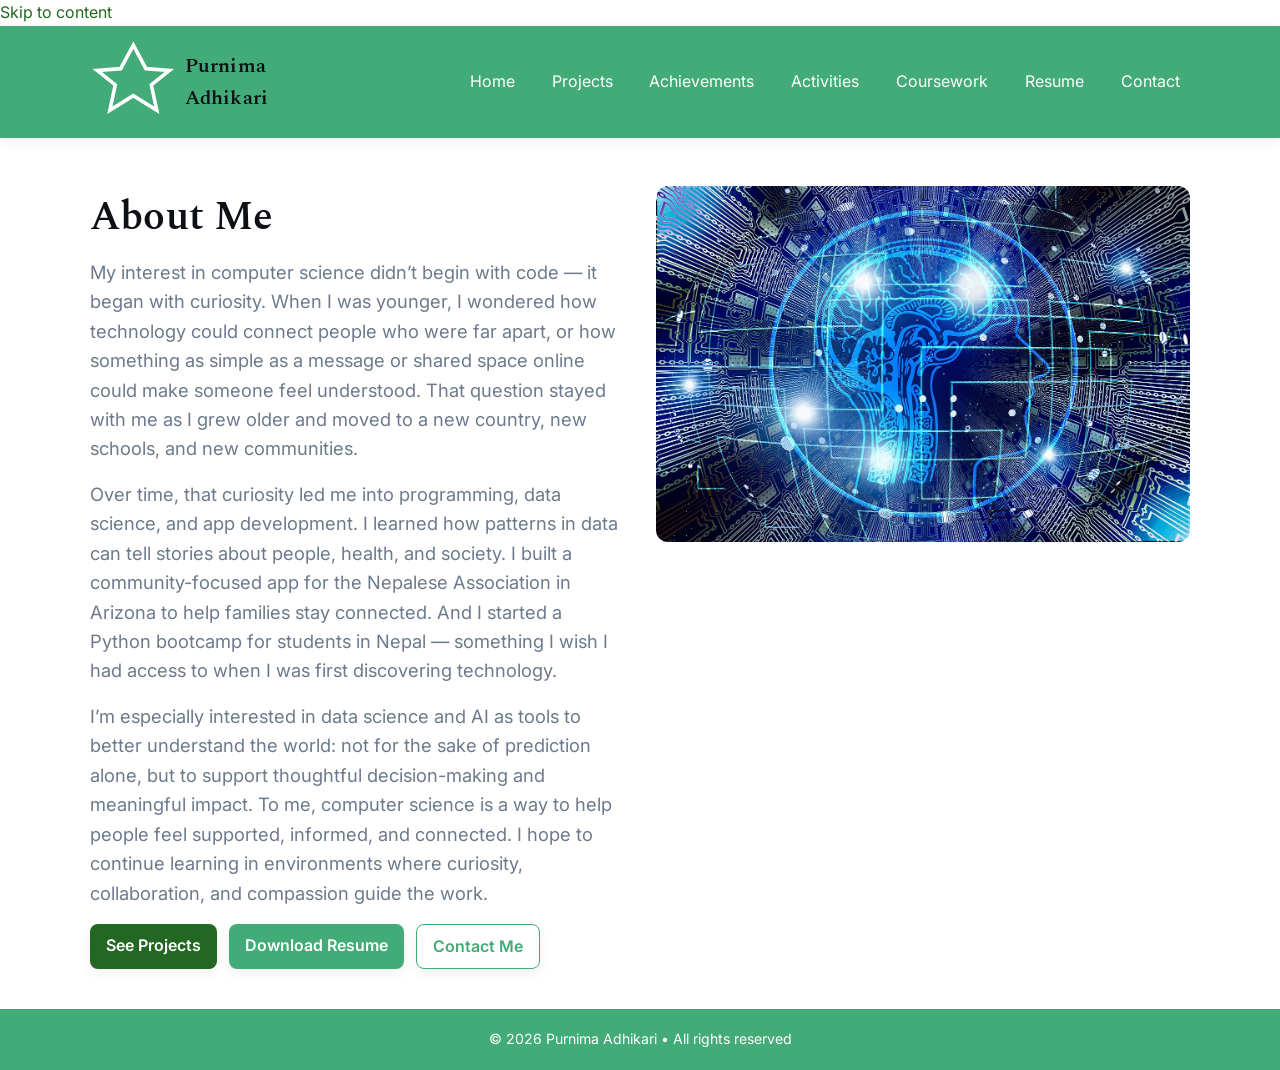
==== commit d812ab4b: "updated changes" ====
--- a/about.html
+++ b/about.html
@@ -29,7 +29,7 @@
           <a href="achievements.html">Achievements</a>
           <a href="activities.html">Activities</a>
           <a href="coursework.html">Coursework</a>
-          <a href="resume.html">Résumé</a>
+          <a href="resume.html">Resume</a>
           <a href="contact.html">Contact</a>
         </div>
       </nav>
@@ -65,7 +65,7 @@
 
           <div style="margin-top:1rem; display:flex; gap:0.75rem; flex-wrap:wrap;">
             <a href="projects.html" class="btn">See Projects</a>
-            <a href="resume.html" class="btn" style="background-color:var(--primary);">Download Résumé</a>
+            <a href="resume.html" class="btn" style="background-color:var(--primary);">Download Resume</a>
             <a href="contact.html" class="btn" style="background-color:transparent;border:1px solid var(--primary);color:var(--primary);">Contact Me</a>
           </div>
         </div>
--- a/assets/css/style.css
+++ b/assets/css/style.css
@@ -6,10 +6,10 @@
  @import url('https://fonts.googleapis.com/css2?family=Inter:wght@300;400;500;600&family=Spectral:wght@500;600;700&display=swap');
 
  :root {
-   --primary: #0a3a5f;   /* deep academic blue */
-   --accent:  #5da7e4;   /* soft supportive blue */
-   --text:    #0d1117;   /* charcoal */
-   --muted:   #6c7a8c;   /* grey-blue */
+   --primary: #43ab77;   
+   --accent:  #226722;   
+   --text:    #0d1117;   
+   --muted:   #6c7a8c;   
    --bg:      #ffffff;
    --surface: #f7f9fc;
    --border:  #e3e8ef;
@@ -18,7 +18,7 @@
    --shadow-hover:  0 10px 24px rgba(15,23,42,.12);
  }
  
- /* Optional automatic dark mode */
+ /* Optional automatic dark mode
  @media (prefers-color-scheme: dark){
    :root{
      --bg:#0b1220; --text:#f3f6fa; --muted:#b8c1d8;
@@ -27,7 +27,7 @@
      --shadow:0 6px 14px rgba(0,0,0,.4);
      --shadow-hover:0 12px 24px rgba(0,0,0,.48);
    }
- }
+ } */
  
  /* Global reset */
  * { box-sizing:border-box; margin:0; padding:0; }
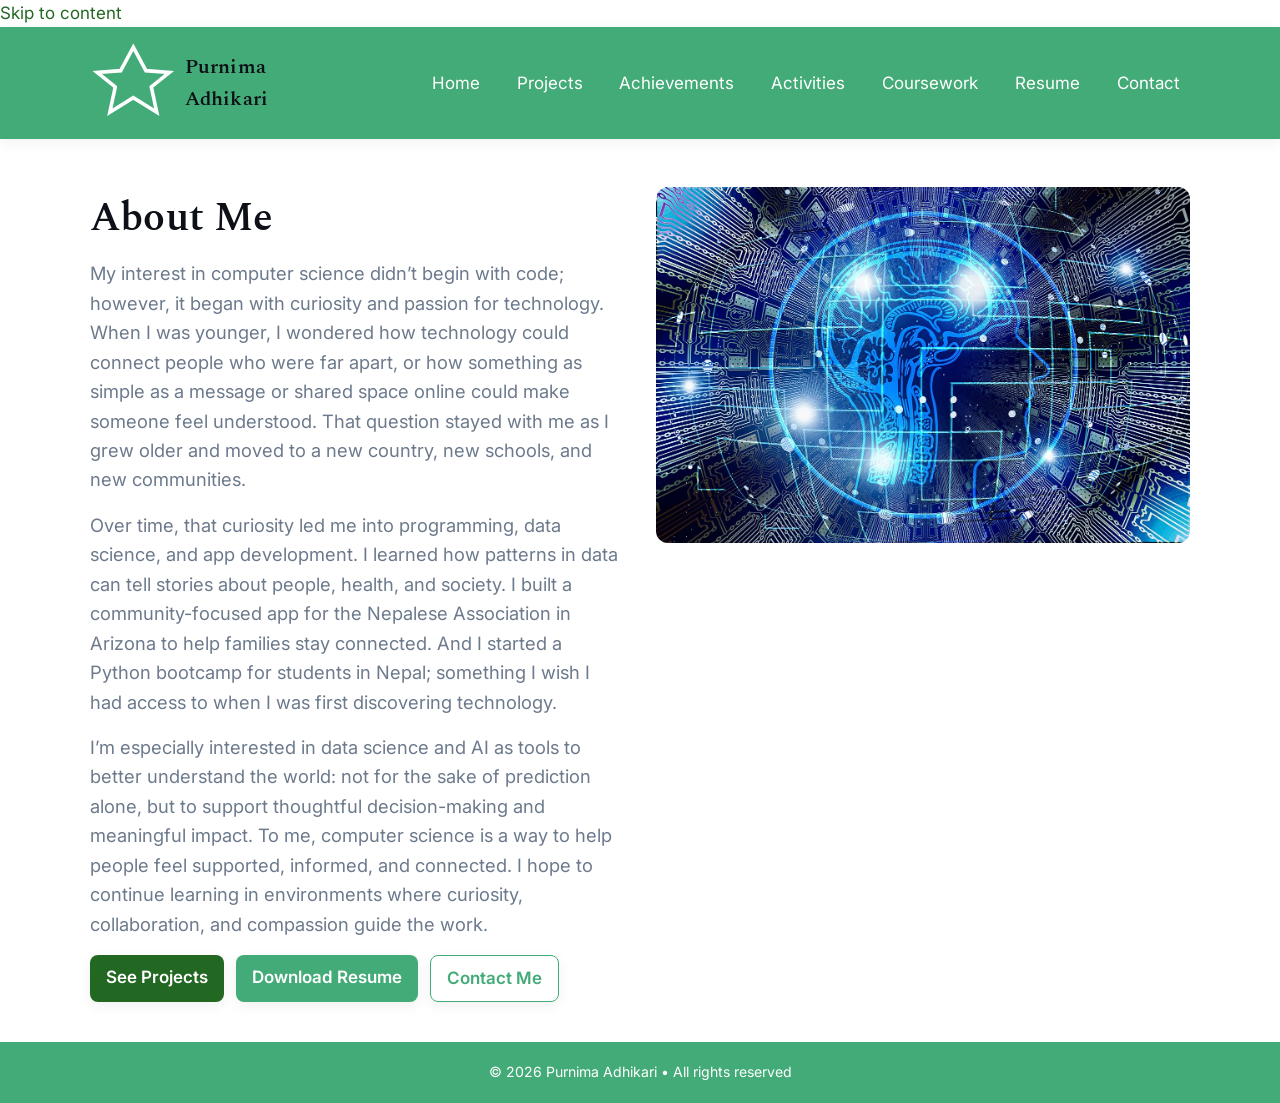
==== commit 204f0328: "updated changes" ====
--- a/about.html
+++ b/about.html
@@ -43,7 +43,7 @@
           <h1 style="font-size:2.5rem;margin-bottom:0.5rem;">About Me</h1>
 
           <p style="font-size:1.15rem;color:var(--muted);line-height:1.6;margin-bottom:1rem;">
-            My interest in computer science didn’t begin with code — it began with curiosity. When I was younger, I wondered 
+            My interest in computer science didn’t begin with code; however, it began with curiosity and passion for technology. When I was younger, I wondered 
             how technology could connect people who were far apart, or how something as simple as a message or shared space 
             online could make someone feel understood. That question stayed with me as I grew older and moved to a new country, 
             new schools, and new communities.
@@ -52,7 +52,7 @@
           <p style="font-size:1.15rem;color:var(--muted);line-height:1.6;margin-bottom:1rem;">
             Over time, that curiosity led me into programming, data science, and app development. I learned how patterns in data 
             can tell stories about people, health, and society. I built a community-focused app for the Nepalese Association in 
-            Arizona to help families stay connected. And I started a Python bootcamp for students in Nepal — something I wish I 
+            Arizona to help families stay connected. And I started a Python bootcamp for students in Nepal; something I wish I 
             had access to when I was first discovering technology.
           </p>
           
--- a/assets/css/style.css
+++ b/assets/css/style.css
@@ -18,16 +18,6 @@
    --shadow-hover:  0 10px 24px rgba(15,23,42,.12);
  }
  
- /* Optional automatic dark mode
- @media (prefers-color-scheme: dark){
-   :root{
-     --bg:#0b1220; --text:#f3f6fa; --muted:#b8c1d8;
-     --surface:#0f172a; --border:#1f2a44;
-     --primary:#5db1ff; --accent:#82c3ff;
-     --shadow:0 6px 14px rgba(0,0,0,.4);
-     --shadow-hover:0 12px 24px rgba(0,0,0,.48);
-   }
- } */
  
  /* Global reset */
  * { box-sizing:border-box; margin:0; padding:0; }
@@ -36,6 +26,7 @@
    background: var(--bg);
    color: var(--text);
    line-height: 1.6;
+   font-size: 17px;
  }
  
  a {
@@ -159,8 +150,8 @@
  .flashing-title{
    display:inline-block; white-space:nowrap;
    font-family:'Spectral', serif;
-   font-weight:500; font-size:1.15rem;
-   color:var(--primary); opacity:.78;
+   font-weight:500; font-size:1.25rem;
+   color:var(--primary); opacity:.85;
    animation: marqueeScroll 18s linear infinite, softFade 6s ease-in-out infinite;
  }
  @keyframes marqueeScroll{
@@ -182,3 +173,10 @@
   opacity: 1;
   transform: translateY(0);
 }
+
+/* Highlight selected project when navigated via link */
+.card.highlight {
+  border: 2px solid var(--accent);
+  box-shadow: 0 0 8px rgba(79, 140, 192, 0.35);
+  transition: border 0.3s ease, box-shadow 0.3s ease;
+}
